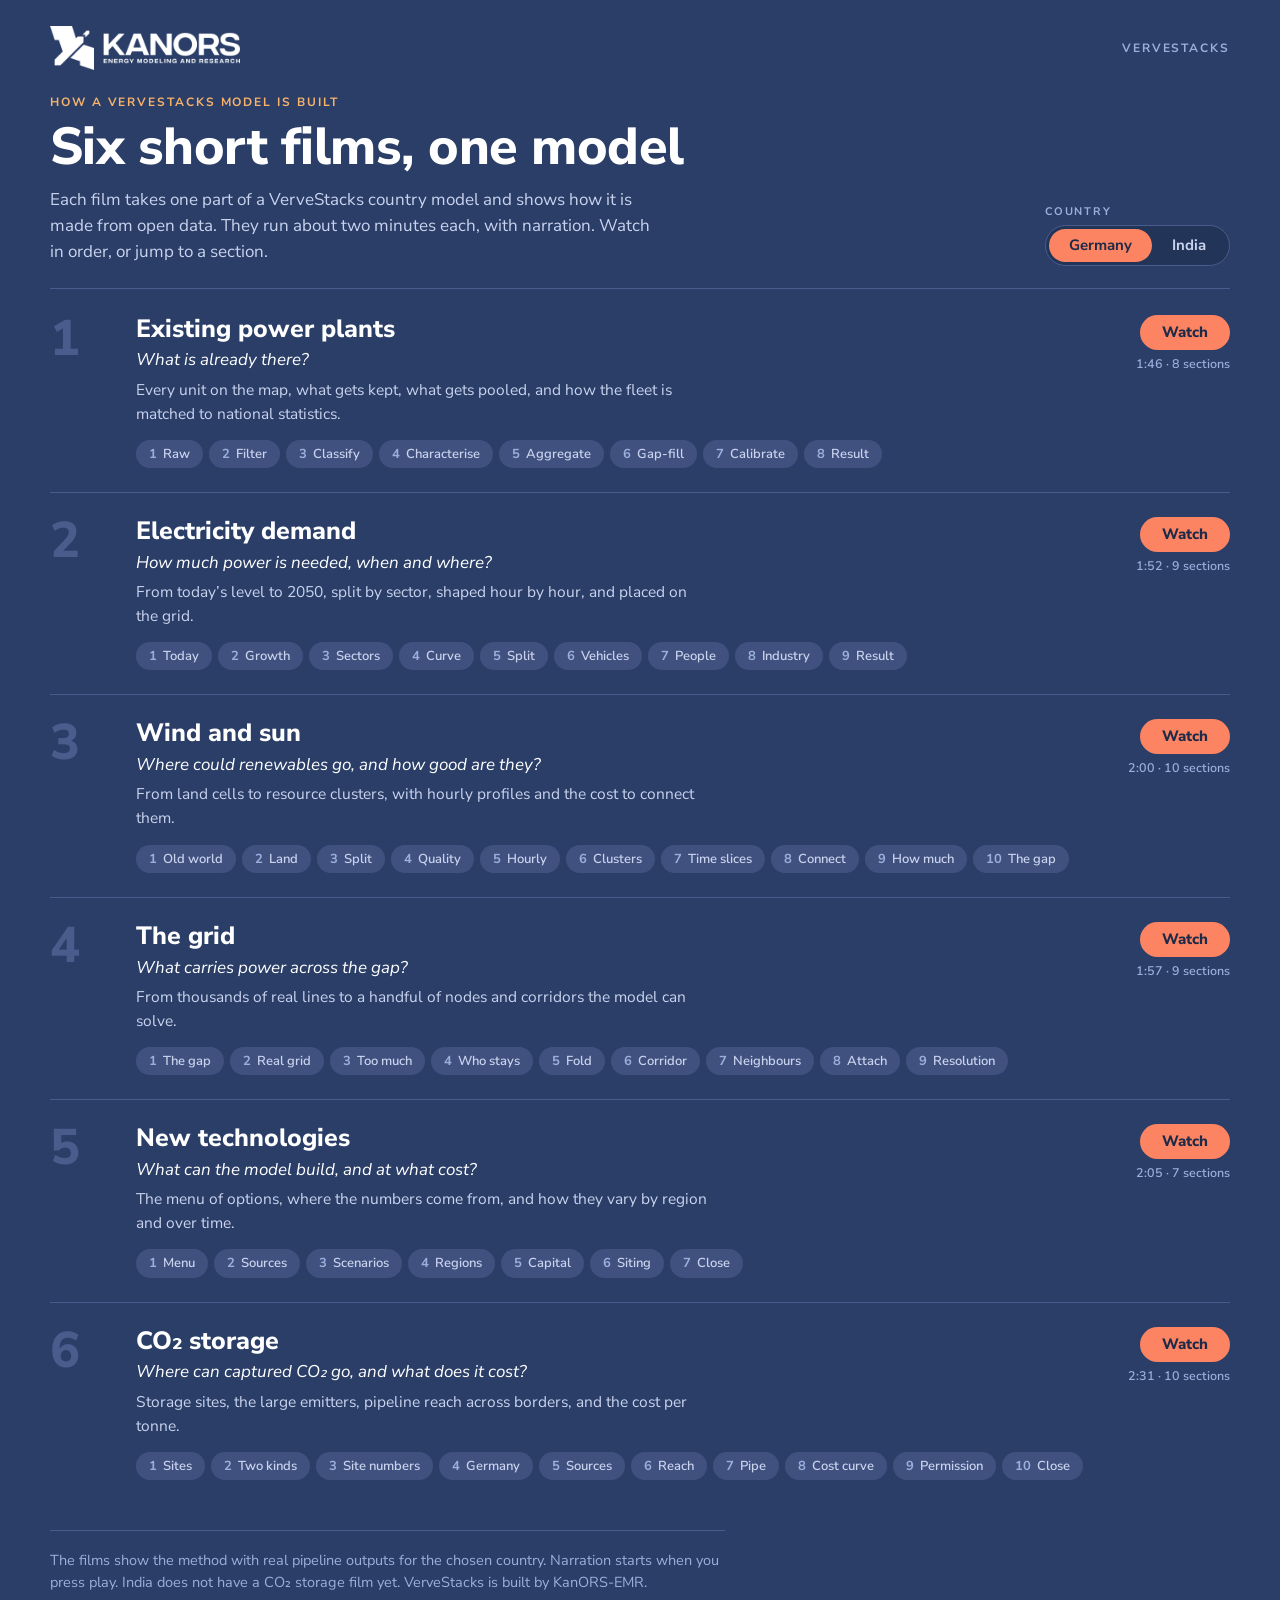
==== docs/films/index.html @ dd6d352e "Docs: port 2 Oct method rewrites to MkDocs; add films, home page rework, reference model, assessment" ====
<!doctype html>
<html lang="en"><head><meta charset="utf-8"><meta name="viewport" content="width=device-width, initial-scale=1"></head><body>
<title>VerveStacks Explainers</title>
<link rel="stylesheet" href="f/fonts.css">
<style>
/* KanORS identity: navy ground, periwinkle secondary, coral accent, Nunito Sans. The film player keeps the films' own dark screen. */
:root{--ground:#2A3E68;--deep:#223457;--raise:#40517F;--screen:#0e141b;--ink:#ffffff;--ink2:#c9d3ee;--ink3:#9CAEDB;--rule:#4a5c8c;--signal:#FC8462;--amber:#F8B26A;--onsignal:#1d2a48;color-scheme:dark;
  --f:'Nunito Sans','Segoe UI',Helvetica,Arial,sans-serif}
html{background:var(--ground)}
body{background:var(--ground);color:var(--ink);font:400 17px/1.55 var(--f);margin:0}
.wrap{max-width:1180px;margin:0 auto;padding-inline:clamp(16px,4vw,36px);padding-block:26px 48px;display:flex;flex-direction:column;gap:26px}
button{font:inherit;color:inherit;cursor:pointer}
button:focus-visible,a:focus-visible{outline:2px solid var(--amber);outline-offset:2px}
.brand{display:flex;align-items:center;justify-content:space-between;gap:16px;flex-wrap:wrap}
.brand img{height:44px;width:auto;display:block}
.brand span{font:700 12px/1 var(--f);letter-spacing:.16em;text-transform:uppercase;color:var(--ink3)}
.top{display:flex;flex-wrap:wrap;gap:16px 32px;align-items:flex-end;justify-content:space-between;border-bottom:1px solid var(--rule);padding-bottom:22px}
.top>div{min-width:0}
.eyebrow{font:700 12px/1 var(--f);letter-spacing:.16em;text-transform:uppercase;color:var(--amber);margin:0 0 12px}
h1{font:800 clamp(32px,5.4vw,52px)/1.05 var(--f);letter-spacing:-.01em;margin:0;text-wrap:balance}
.lede{color:var(--ink2);margin:12px 0 0;max-width:60ch}
.seg{display:inline-flex;border:1px solid var(--rule);border-radius:999px;padding:3px;background:var(--deep)}
.seg button{border:0;background:none;border-radius:999px;padding:8px 20px;font:700 15px/1.1 var(--f);color:var(--ink2)}
.seg button[aria-pressed=true]{background:var(--signal);color:var(--onsignal)}
.seglab{font:700 11px/1 var(--f);letter-spacing:.16em;text-transform:uppercase;color:var(--ink3);margin:0 0 8px}
/* player */
.player{background:var(--screen);border:1px solid var(--rule);border-radius:18px;overflow:hidden;scroll-margin-top:12px;box-shadow:0 18px 40px rgba(12,20,40,.45)}
.pbar{display:flex;flex-wrap:wrap;gap:8px 12px;align-items:center;padding:12px 16px;background:var(--deep);border-bottom:1px solid var(--rule)}
.pbar .now{flex:1 1 220px;min-width:0;font:700 19px/1.2 var(--f)}
.pbar .now small{font:700 12px/1 var(--f);letter-spacing:.1em;color:var(--ink3);margin-right:12px;font-variant-numeric:tabular-nums}
.pbar button{background:none;border:1px solid var(--rule);border-radius:999px;padding:7px 14px;font:600 13px/1.2 var(--f);color:var(--ink2)}
.pbar button:hover:not(:disabled){color:var(--ink);border-color:var(--ink3)}
.pbar button:disabled{opacity:.35;cursor:default}
.pbar button.cue{background:var(--signal);color:var(--onsignal);border-color:var(--signal)}
.player iframe{display:block;width:100%;border:0;height:min(78vw,760px);background:var(--screen)}
.fallback{padding:22px 16px;color:var(--ink2)}
.fallback a{color:var(--amber)}
/* list */
.list{display:flex;flex-direction:column}
.row{display:grid;grid-template-columns:64px minmax(0,1fr) auto;gap:6px 22px;padding:24px 0;border-top:1px solid var(--rule);align-items:start}
.row:first-child{border-top:0;padding-top:0}
.no{font:800 50px/.95 var(--f);color:var(--rule);font-variant-numeric:tabular-nums}
.row[data-on] .no{color:var(--signal)}
.body{min-width:0}
.row h2{font:800 25px/1.15 var(--f);margin:0;text-wrap:balance}
.row .q{font-style:italic;color:var(--ink);margin:4px 0 0}
.row .blurb{color:var(--ink2);margin:4px 0 0;max-width:64ch;font-size:15.5px}
.secs{display:flex;flex-wrap:wrap;gap:6px;margin-top:14px}
.secs button{background:var(--raise);border:1px solid transparent;border-radius:999px;padding:5px 12px;font:600 13px/1.25 var(--f);color:var(--ink2)}
.secs button:hover{color:var(--ink);border-color:var(--ink3)}
.secs button[aria-current=true]{border-color:var(--signal);color:var(--ink);background:var(--deep)}
.secs button b{font-weight:700;color:var(--ink3);margin-right:6px;font-variant-numeric:tabular-nums}
.act{display:flex;flex-direction:column;align-items:flex-end;gap:8px}
.watch{background:var(--signal);color:var(--onsignal);border:0;border-radius:999px;padding:10px 22px;font:800 15px/1 var(--f);white-space:nowrap}
.watch:hover{background:var(--amber)}
.len{font:600 12.5px/1 var(--f);color:var(--ink3);font-variant-numeric:tabular-nums}
.row.off h2,.row.off .q{color:var(--ink3)}
.soon{font:600 12.5px/1.3 var(--f);color:var(--ink3);border:1px dashed var(--rule);border-radius:999px;padding:8px 14px;text-align:center}
.note{color:var(--ink3);font-size:14.5px;border-top:1px solid var(--rule);padding-top:18px;margin:0;max-width:75ch}
@media (max-width:640px){
  .brand img{height:34px}
  .row{grid-template-columns:40px minmax(0,1fr);gap:8px 12px}
  .no{font-size:36px}
  .act{grid-column:2;flex-direction:row;align-items:center;justify-content:flex-start;gap:14px}
  .player iframe{height:150vw}
}
</style>

<div class="wrap">
  <div class="brand"><img src="[data-uri]" alt="KanORS, Energy Modeling and Research"><span>VerveStacks</span></div>
  <div class="top">
    <div>
      <p class="eyebrow">How a VerveStacks model is built</p>
      <h1>Six short films, one model</h1>
      <p class="lede">Each film takes one part of a VerveStacks country model and shows how it is made from open data. They run about two minutes each, with narration. Watch in order, or jump to a section.</p>
    </div>
    <div>
      <p class="seglab" id="clab">Country</p>
      <div class="seg" id="country" role="group" aria-labelledby="clab"></div>
    </div>
  </div>
  <section class="player" id="player" hidden aria-label="Player">
    <div class="pbar">
      <div class="now" id="now"></div>
      <button type="button" id="prev">← Previous film</button>
      <button type="button" id="next">Next film →</button>
      <button type="button" id="close">Close</button>
    </div>
    <div id="frame"></div>
  </section>
  <div class="list" id="list"></div>
  <p class="note">The films show the method with real pipeline outputs for the chosen country. Narration starts when you press play. India does not have a CO₂ storage film yet. VerveStacks is built by KanORS-EMR.</p>
</div>
<script>
(function(){
const D={"series": [{"k": "plants", "title": "Existing power plants", "q": "What is already there?", "blurb": "Every unit on the map, what gets kept, what gets pooled, and how the fleet is matched to national statistics."}, {"k": "demand", "title": "Electricity demand", "q": "How much power is needed, when and where?", "blurb": "From today’s level to 2050, split by sector, shaped hour by hour, and placed on the grid."}, {"k": "renewables", "title": "Wind and sun", "q": "Where could renewables go, and how good are they?", "blurb": "From land cells to resource clusters, with hourly profiles and the cost to connect them."}, {"k": "grid", "title": "The grid", "q": "What carries power across the gap?", "blurb": "From thousands of real lines to a handful of nodes and corridors the model can solve."}, {"k": "newtech", "title": "New technologies", "q": "What can the model build, and at what cost?", "blurb": "The menu of options, where the numbers come from, and how they vary by region and over time."}, {"k": "co2", "title": "CO₂ storage", "q": "Where can captured CO₂ go, and what does it cost?", "blurb": "Storage sites, the large emitters, pipeline reach across borders, and the cost per tonne."}], "v": {"plants_DEU": {"end": 106.41, "beats": ["Raw", "Filter", "Classify", "Characterise", "Aggregate", "Gap-fill", "Calibrate", "Result"]}, "demand_DEU": {"end": 112.59, "beats": ["Today", "Growth", "Sectors", "Curve", "Split", "Vehicles", "People", "Industry", "Result"]}, "renewables_DEU": {"end": 120.42, "beats": ["Old world", "Land", "Split", "Quality", "Hourly", "Clusters", "Time slices", "Connect", "How much", "The gap"]}, "grid_DEU": {"end": 117.17, "beats": ["The gap", "Real grid", "Too much", "Who stays", "Fold", "Corridor", "Neighbours", "Attach", "Resolution"]}, "newtech_DEU": {"end": 125.97, "beats": ["Menu", "Sources", "Scenarios", "Regions", "Capital", "Siting", "Close"]}, "co2_DEU": {"end": 151.06, "beats": ["Sites", "Two kinds", "Site numbers", "Germany", "Sources", "Reach", "Pipe", "Cost curve", "Permission", "Close"]}, "plants_IND": {"end": 112.61, "beats": ["Raw", "Filter", "Classify", "Characterise", "Aggregate", "Gap-fill", "Calibrate", "Result"]}, "demand_IND": {"end": 105.85, "beats": ["Today", "Growth", "Sectors", "Curve", "Split", "Vehicles", "People", "Industry", "Result"]}, "renewables_IND": {"end": 125.93, "beats": ["Old world", "Land", "Split", "Quality", "Hourly", "Clusters", "Time slices", "Connect", "How much", "The gap"]}, "grid_IND": {"end": 110.88, "beats": ["The gap", "Real grid", "Too much", "Who stays", "Fold", "Corridor", "Attach", "Resolution"]}, "newtech_IND": {"end": 125.41, "beats": ["Menu", "Sources", "Scenarios", "Regions", "Capital", "Siting", "Close"]}}, "countries": [["DEU", "Germany"], ["IND", "India"]]};
const $=id=>document.getElementById(id);
const mmss=s=>Math.floor(s/60)+':'+String(Math.floor(s%60)).padStart(2,'0');
let country='DEU', cur=null, curBeat=-1, frame=null, ready=false, timer=null;
try{const s=localStorage.getItem('vs-country');if(s&&D.countries.some(c=>c[0]===s))country=s;}catch(e){}
const h=(location.hash||'').slice(1).toUpperCase(); if(D.countries.some(c=>c[0]===h))country=h;
const key=k=>k+'_'+country, has=k=>!!D.v[key(k)];
const avail=()=>D.series.filter(s=>has(s.k));

function drawCountry(){const el=$('country');el.textContent='';
  D.countries.forEach(([c,n])=>{const b=document.createElement('button');b.type='button';b.textContent=n;b.setAttribute('aria-pressed',c===country?'true':'false');
    b.addEventListener('click',()=>{if(c===country)return;const was=cur;country=c;try{localStorage.setItem('vs-country',c);}catch(e){}
      drawCountry();drawList();if(was){if(has(was))open(was,1,false);else closePlayer();}});el.appendChild(b);});}

function drawList(){const el=$('list');el.textContent='';
  D.series.forEach((s,i)=>{const v=D.v[key(s.k)];const row=document.createElement('article');row.className='row'+(v?'':' off');row.dataset.k=s.k;
    const no=document.createElement('div');no.className='no';no.textContent=i+1;
    const body=document.createElement('div');body.className='body';
    const h2=document.createElement('h2');h2.textContent=s.title;const q=document.createElement('p');q.className='q';q.textContent=s.q;
    const bl=document.createElement('p');bl.className='blurb';bl.textContent=s.blurb;body.append(h2,q,bl);
    const act=document.createElement('div');act.className='act';
    if(v){const secs=document.createElement('div');secs.className='secs';
      v.beats.forEach((name,j)=>{const b=document.createElement('button');b.type='button';const n=document.createElement('b');n.textContent=j+1;b.append(n,name);
        b.setAttribute('aria-label','Play '+s.title+' from section '+(j+1)+', '+name);b.addEventListener('click',()=>open(s.k,j+1,true));secs.appendChild(b);});
      body.appendChild(secs);
      const w=document.createElement('button');w.type='button';w.className='watch';w.textContent='Watch';w.addEventListener('click',()=>open(s.k,1,true));
      const len=document.createElement('span');len.className='len';len.textContent=mmss(v.end)+' · '+v.beats.length+' sections';act.append(w,len);
    }else{const so=document.createElement('span');so.className='soon';so.textContent='Not built yet for this country';act.appendChild(so);}
    row.append(no,body,act);el.appendChild(row);});
  mark();}

function mark(){document.querySelectorAll('.row').forEach(r=>{const on=r.dataset.k===cur;if(on)r.dataset.on='1';else delete r.dataset.on;
  r.querySelectorAll('.secs button').forEach((b,j)=>b.setAttribute('aria-current',on&&j===curBeat?'true':'false'));});}

function bar(){const list=avail(), i=list.findIndex(s=>s.k===cur), s=list[i];
  const now=$('now');now.textContent='';const sm=document.createElement('small');sm.textContent=(D.series.findIndex(x=>x.k===cur)+1)+' / '+D.series.length;
  now.append(sm,s.title+' · '+D.countries.find(c=>c[0]===country)[1]);
  $('prev').disabled=i<=0;$('next').disabled=i>=list.length-1;$('next').classList.remove('cue');}
function step(d){const list=avail(), i=list.findIndex(s=>s.k===cur)+d;if(i>=0&&i<list.length)open(list[i].k,1,true);}

function open(k,beat,play){
  const same=cur===k&&frame&&frame.dataset.key===key(k);
  cur=k;curBeat=beat-1;$('player').hidden=false;bar();mark();
  if(same&&ready){frame.contentWindow.postMessage({vs:1,cmd:'seek',beat:beat,play:!!play},'*');}
  else{ready=false;clearTimeout(timer);const box=$('frame');box.textContent='';
    frame=document.createElement('iframe');frame.dataset.key=key(k);frame.title=k;frame.allow='autoplay; fullscreen';
    frame.src='v/'+key(k)+'.html#e'+beat+(play?'p':'');box.appendChild(frame);
    const kk=key(k);timer=setTimeout(()=>{if(ready||!frame||frame.dataset.key!==kk)return;
      const f=document.createElement('p');f.className='fallback';const a=document.createElement('a');a.href='v/'+kk+'.html#n'+beat;a.textContent='Open this film on its own page';
      f.append('The film is taking a while to load here. ',a,'.');box.appendChild(f);},6000);}
  $('player').scrollIntoView({behavior:'smooth',block:'start'});}
function closePlayer(){clearTimeout(timer);$('frame').textContent='';frame=null;ready=false;cur=null;curBeat=-1;$('player').hidden=true;mark();}

window.addEventListener('message',e=>{const d=e.data||{};if(d.vs!==1||!frame||e.source!==frame.contentWindow)return;
  if(d.ev==='ready'){ready=true;clearTimeout(timer);const f=$('frame').querySelector('.fallback');if(f)f.remove();}
  if(d.ev==='size'&&d.h>100)frame.style.height=(d.h+4)+'px';
  if(d.ev==='beat'){curBeat=d.i;mark();}
  if(d.ev==='ended'&&!$('next').disabled)$('next').classList.add('cue');});
$('prev').addEventListener('click',()=>step(-1));$('next').addEventListener('click',()=>step(1));$('close').addEventListener('click',closePlayer);
drawCountry();drawList();
})();
</script>

</body></html>
---- docs/films/f/fonts.css ----
@font-face{font-family:'Barlow Condensed';font-style:normal;font-weight:500;font-display:swap;src:url(barlow-condensed-latin-500-normal.woff2) format('woff2')}
@font-face{font-family:'Barlow Condensed';font-style:normal;font-weight:600;font-display:swap;src:url(barlow-condensed-latin-600-normal.woff2) format('woff2')}
@font-face{font-family:'Barlow Condensed';font-style:normal;font-weight:700;font-display:swap;src:url(barlow-condensed-latin-700-normal.woff2) format('woff2')}
@font-face{font-family:'IBM Plex Mono';font-style:normal;font-weight:400;font-display:swap;src:url(ibm-plex-mono-latin-400-normal.woff2) format('woff2')}
@font-face{font-family:'IBM Plex Mono';font-style:normal;font-weight:500;font-display:swap;src:url(ibm-plex-mono-latin-500-normal.woff2) format('woff2')}
@font-face{font-family:'Source Serif 4';font-style:normal;font-weight:400;font-display:swap;src:url(source-serif-4-latin-400-normal.woff2) format('woff2')}
@font-face{font-family:'Source Serif 4';font-style:normal;font-weight:600;font-display:swap;src:url(source-serif-4-latin-600-normal.woff2) format('woff2')}
@font-face{font-family:'Source Serif 4';font-style:italic;font-weight:400;font-display:swap;src:url(source-serif-4-latin-400-italic.woff2) format('woff2')}
@font-face{font-family:'Nunito Sans';font-style:normal;font-weight:400;font-display:swap;src:url(nunito-sans-latin-400-normal.woff2) format('woff2')}
@font-face{font-family:'Nunito Sans';font-style:normal;font-weight:600;font-display:swap;src:url(nunito-sans-latin-600-normal.woff2) format('woff2')}
@font-face{font-family:'Nunito Sans';font-style:normal;font-weight:700;font-display:swap;src:url(nunito-sans-latin-700-normal.woff2) format('woff2')}
@font-face{font-family:'Nunito Sans';font-style:normal;font-weight:800;font-display:swap;src:url(nunito-sans-latin-800-normal.woff2) format('woff2')}
@font-face{font-family:'Nunito Sans';font-style:italic;font-weight:400;font-display:swap;src:url(nunito-sans-latin-400-italic.woff2) format('woff2')}
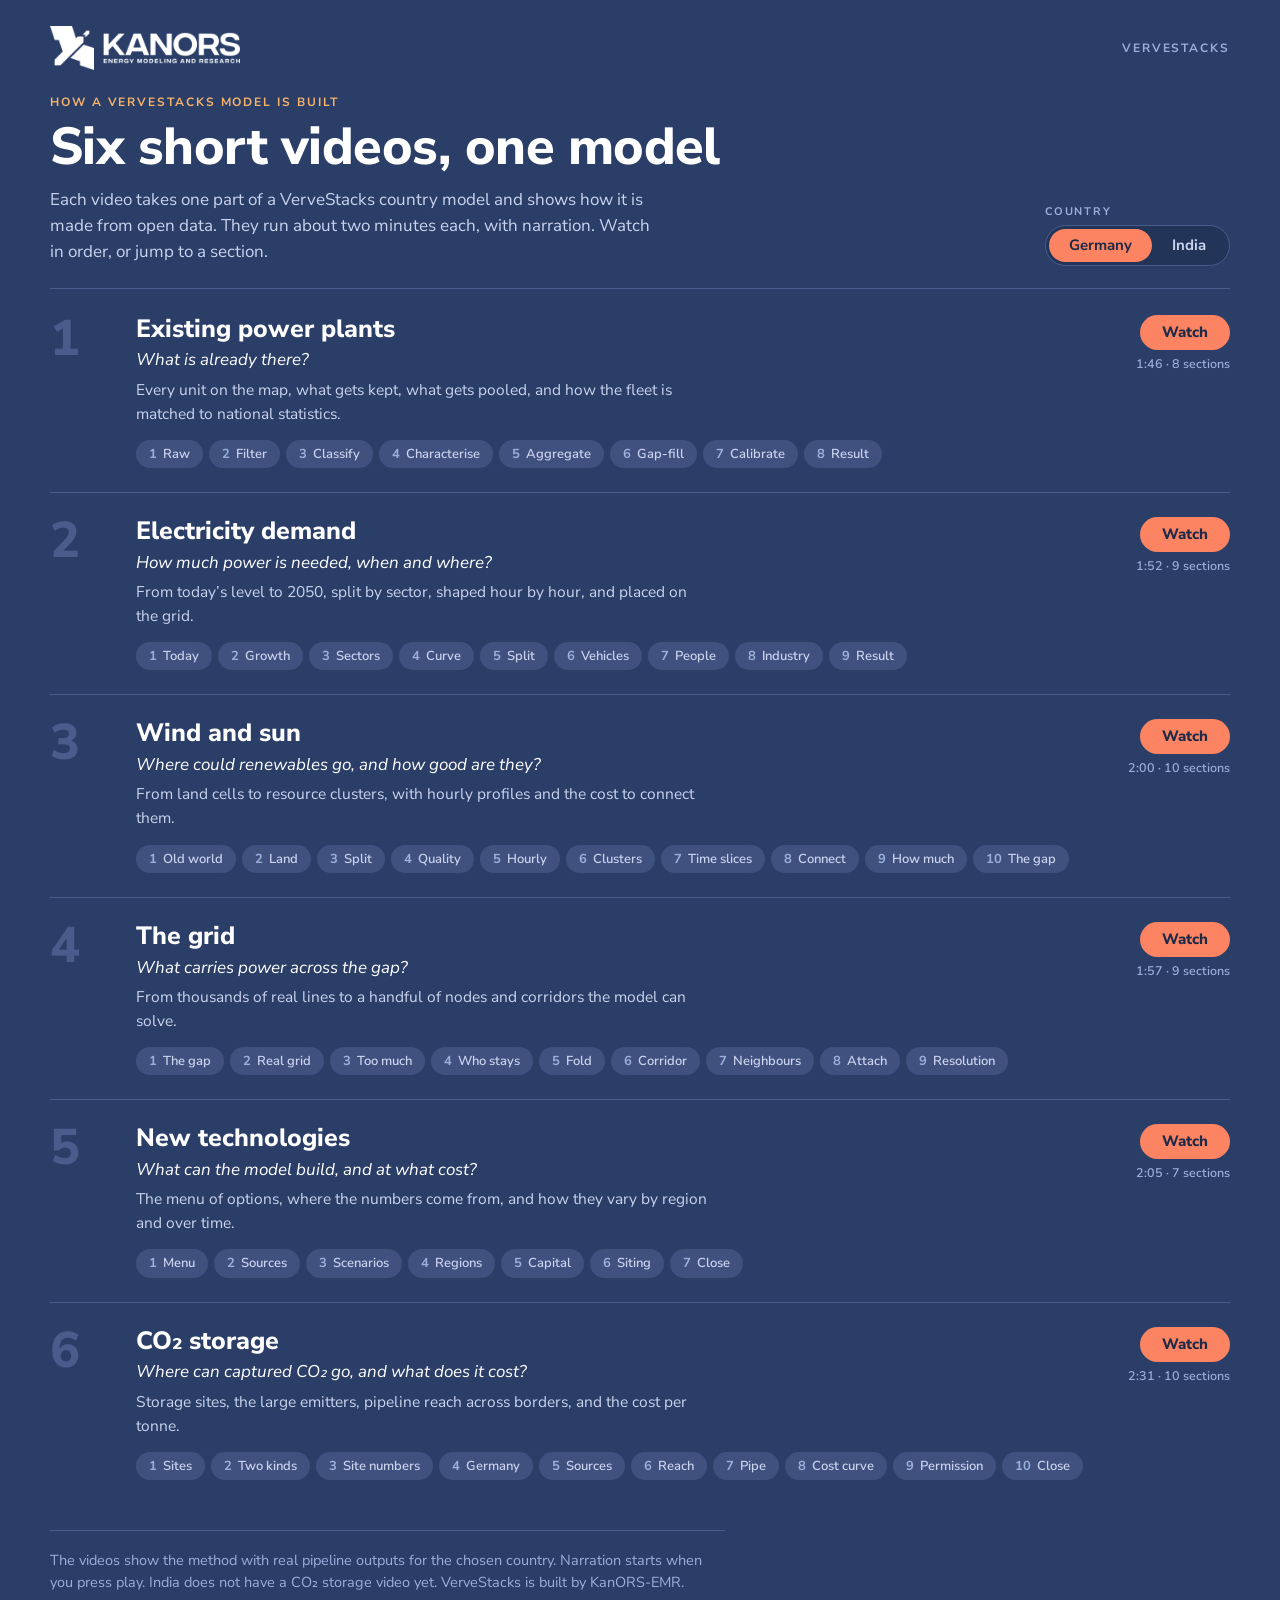
==== commit 7ade1bed: "Method videos: menu entry, footer link, and 'videos' in place of 'films' in visible text Co-Authored" ====
--- a/docs/films/index.html
+++ b/docs/films/index.html
@@ -1,6 +1,6 @@
 <!doctype html>
 <html lang="en"><head><meta charset="utf-8"><meta name="viewport" content="width=device-width, initial-scale=1"></head><body>
-<title>VerveStacks Explainers</title>
+<title>VerveStacks Method Videos</title>
 <link rel="stylesheet" href="f/fonts.css">
 <style>
 /* KanORS identity: navy ground, periwinkle secondary, coral accent, Nunito Sans. The film player keeps the films' own dark screen. */
@@ -71,8 +71,8 @@
   <div class="top">
     <div>
       <p class="eyebrow">How a VerveStacks model is built</p>
-      <h1>Six short films, one model</h1>
-      <p class="lede">Each film takes one part of a VerveStacks country model and shows how it is made from open data. They run about two minutes each, with narration. Watch in order, or jump to a section.</p>
+      <h1>Six short videos, one model</h1>
+      <p class="lede">Each video takes one part of a VerveStacks country model and shows how it is made from open data. They run about two minutes each, with narration. Watch in order, or jump to a section.</p>
     </div>
     <div>
       <p class="seglab" id="clab">Country</p>
@@ -82,14 +82,14 @@
   <section class="player" id="player" hidden aria-label="Player">
     <div class="pbar">
       <div class="now" id="now"></div>
-      <button type="button" id="prev">← Previous film</button>
-      <button type="button" id="next">Next film →</button>
+      <button type="button" id="prev">← Previous video</button>
+      <button type="button" id="next">Next video →</button>
       <button type="button" id="close">Close</button>
     </div>
     <div id="frame"></div>
   </section>
   <div class="list" id="list"></div>
-  <p class="note">The films show the method with real pipeline outputs for the chosen country. Narration starts when you press play. India does not have a CO₂ storage film yet. VerveStacks is built by KanORS-EMR.</p>
+  <p class="note">The videos show the method with real pipeline outputs for the chosen country. Narration starts when you press play. India does not have a CO₂ storage video yet. VerveStacks is built by KanORS-EMR.</p>
 </div>
 <script>
 (function(){
@@ -141,8 +141,8 @@
     frame=document.createElement('iframe');frame.dataset.key=key(k);frame.title=k;frame.allow='autoplay; fullscreen';
     frame.src='v/'+key(k)+'.html#e'+beat+(play?'p':'');box.appendChild(frame);
     const kk=key(k);timer=setTimeout(()=>{if(ready||!frame||frame.dataset.key!==kk)return;
-      const f=document.createElement('p');f.className='fallback';const a=document.createElement('a');a.href='v/'+kk+'.html#n'+beat;a.textContent='Open this film on its own page';
-      f.append('The film is taking a while to load here. ',a,'.');box.appendChild(f);},6000);}
+      const f=document.createElement('p');f.className='fallback';const a=document.createElement('a');a.href='v/'+kk+'.html#n'+beat;a.textContent='Open this video on its own page';
+      f.append('The video is taking a while to load here. ',a,'.');box.appendChild(f);},6000);}
   $('player').scrollIntoView({behavior:'smooth',block:'start'});}
 function closePlayer(){clearTimeout(timer);$('frame').textContent='';frame=null;ready=false;cur=null;curBeat=-1;$('player').hidden=true;mark();}
 
